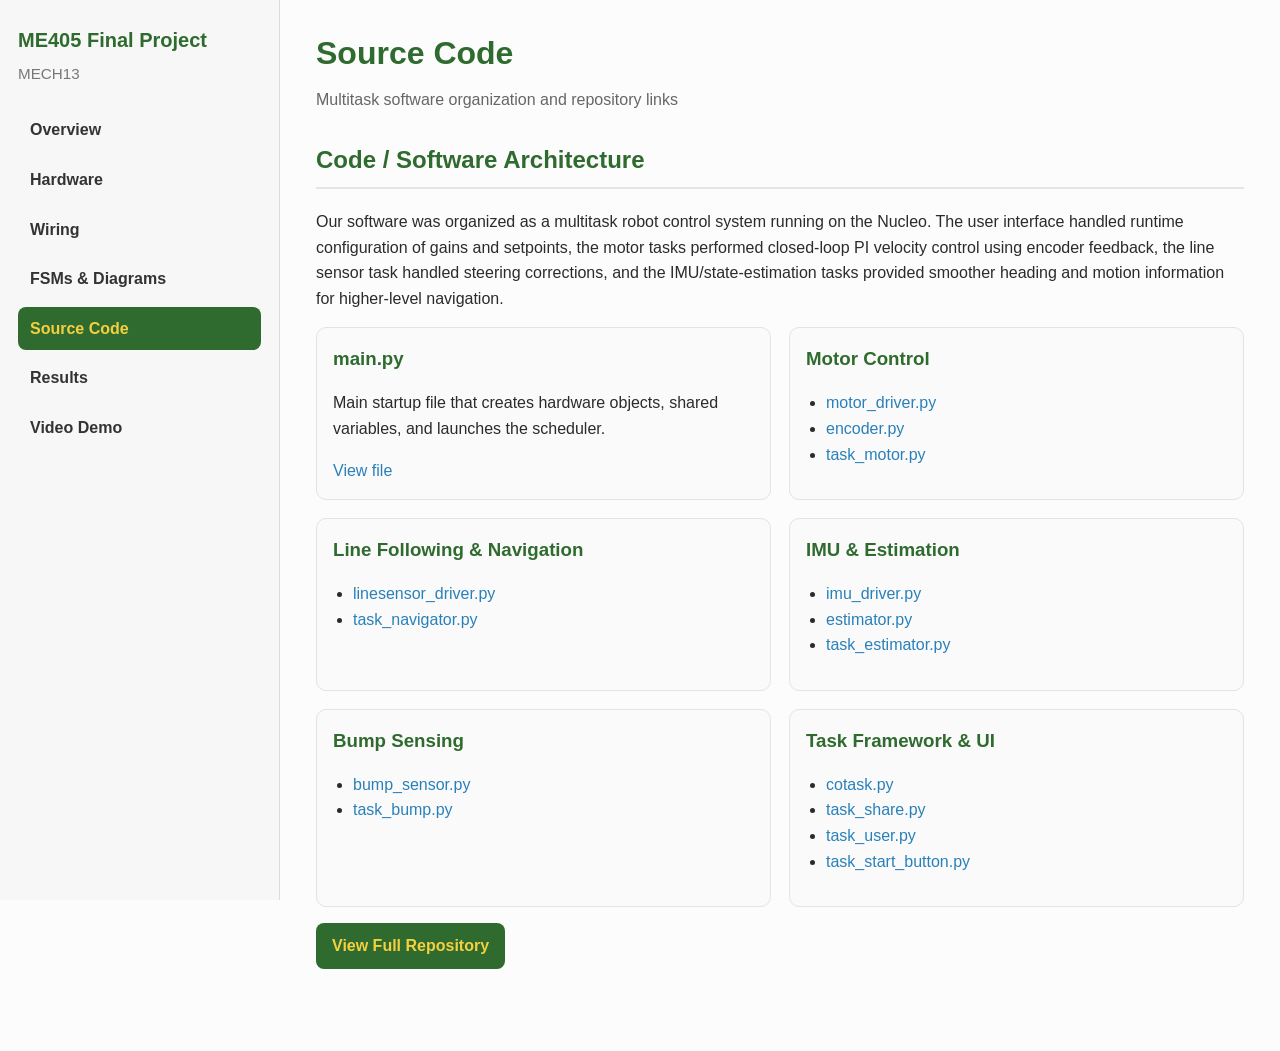
==== code.html @ 74d4fb06 "Create code.html" ====
<!DOCTYPE html>
<html lang="en">
<head>
  <meta charset="UTF-8" />
  <meta name="viewport" content="width=device-width, initial-scale=1.0" />
  <title>ME405 Final Project - MECH13 | Source Code</title>
  <link rel="stylesheet" href="style.css" />
</head>
<body>
  <div class="page">
    <aside class="sidebar">
      <div class="sidebar-title">
        <h1>ME405 Final Project</h1>
        <p>MECH13</p>
      </div>
      <nav class="sidebar-nav">
        <a href="index.html">Overview</a>
        <a href="hardware.html">Hardware</a>
        <a href="wiring.html">Wiring</a>
        <a href="diagrams.html">FSMs &amp; Diagrams</a>
        <a class="active" href="code.html">Source Code</a>
        <a href="results.html">Results</a>
        <a href="video.html">Video Demo</a>
      </nav>
    </aside>

    <main class="content">
      <header class="doc-header">
        <h1>Source Code</h1>
        <p class="subtitle">Multitask software organization and repository links</p>
      </header>

      <section class="doc-section">
        <h2>Code / Software Architecture</h2>
        <p>
          Our software was organized as a multitask robot control system running on the Nucleo.
          The user interface handled runtime configuration of gains and setpoints, the motor tasks
          performed closed-loop PI velocity control using encoder feedback, the line sensor task
          handled steering corrections, and the IMU/state-estimation tasks provided smoother heading
          and motion information for higher-level navigation.
        </p>

        <div class="code-grid">
          <div class="code-card">
            <h3>main.py</h3>
            <p>Main startup file that creates hardware objects, shared variables, and launches the scheduler.</p>
            <a href="https://github.com/KadenGuevarra/ME405_Final_MECH13/blob/main/main.py" target="_blank" rel="noopener noreferrer">View file</a>
          </div>

          <div class="code-card">
            <h3>Motor Control</h3>
            <ul>
              <li><a href="https://github.com/KadenGuevarra/ME405_Final_MECH13/blob/main/motor_driver.py" target="_blank" rel="noopener noreferrer">motor_driver.py</a></li>
              <li><a href="https://github.com/KadenGuevarra/ME405_Final_MECH13/blob/main/encoder.py" target="_blank" rel="noopener noreferrer">encoder.py</a></li>
              <li><a href="https://github.com/KadenGuevarra/ME405_Final_MECH13/blob/main/task_motor.py" target="_blank" rel="noopener noreferrer">task_motor.py</a></li>
            </ul>
          </div>

          <div class="code-card">
            <h3>Line Following &amp; Navigation</h3>
            <ul>
              <li><a href="https://github.com/KadenGuevarra/ME405_Final_MECH13/blob/main/linesensor_driver.py" target="_blank" rel="noopener noreferrer">linesensor_driver.py</a></li>
              <li><a href="https://github.com/KadenGuevarra/ME405_Final_MECH13/blob/main/task_navigator.py" target="_blank" rel="noopener noreferrer">task_navigator.py</a></li>
            </ul>
          </div>

          <div class="code-card">
            <h3>IMU &amp; Estimation</h3>
            <ul>
              <li><a href="https://github.com/KadenGuevarra/ME405_Final_MECH13/blob/main/imu_driver.py" target="_blank" rel="noopener noreferrer">imu_driver.py</a></li>
              <li><a href="https://github.com/KadenGuevarra/ME405_Final_MECH13/blob/main/estimator.py" target="_blank" rel="noopener noreferrer">estimator.py</a></li>
              <li><a href="https://github.com/KadenGuevarra/ME405_Final_MECH13/blob/main/task_estimator.py" target="_blank" rel="noopener noreferrer">task_estimator.py</a></li>
            </ul>
          </div>

          <div class="code-card">
            <h3>Bump Sensing</h3>
            <ul>
              <li><a href="https://github.com/KadenGuevarra/ME405_Final_MECH13/blob/main/bump_sensor.py" target="_blank" rel="noopener noreferrer">bump_sensor.py</a></li>
              <li><a href="https://github.com/KadenGuevarra/ME405_Final_MECH13/blob/main/task_bump.py" target="_blank" rel="noopener noreferrer">task_bump.py</a></li>
            </ul>
          </div>

          <div class="code-card">
            <h3>Task Framework &amp; UI</h3>
            <ul>
              <li><a href="https://github.com/KadenGuevarra/ME405_Final_MECH13/blob/main/cotask.py" target="_blank" rel="noopener noreferrer">cotask.py</a></li>
              <li><a href="https://github.com/KadenGuevarra/ME405_Final_MECH13/blob/main/task_share.py" target="_blank" rel="noopener noreferrer">task_share.py</a></li>
              <li><a href="https://github.com/KadenGuevarra/ME405_Final_MECH13/blob/main/task_user.py" target="_blank" rel="noopener noreferrer">task_user.py</a></li>
              <li><a href="https://github.com/KadenGuevarra/ME405_Final_MECH13/blob/main/task_start_button.py" target="_blank" rel="noopener noreferrer">task_start_button.py</a></li>
            </ul>
          </div>
        </div>

        <p>
          <a class="repo-button" href="https://github.com/KadenGuevarra/ME405_Final_MECH13" target="_blank" rel="noopener noreferrer">
            View Full Repository
          </a>
        </p>
      </section>
    </main>
  </div>
</body>
</html>
---- style.css ----
html {
  scroll-behavior: smooth;
}

* {
  box-sizing: border-box;
}

body {
  margin: 0;
  font-family: Arial, Helvetica, sans-serif;
  background: #fcfcfc;
  color: #2b2b2b;
  line-height: 1.6;
}

a {
  color: #2980b9;
  text-decoration: none;
}

a:hover {
  text-decoration: underline;
}

.page {
  display: grid;
  grid-template-columns: 280px 1fr;
  min-height: 100vh;
}

.sidebar {
  background: #f7f7f7;
  border-right: 1px solid #dcdcdc;
  padding: 24px 18px;
  position: sticky;
  top: 0;
  height: 100vh;
  overflow-y: auto;
}

.sidebar-title {
  margin-bottom: 22px;
}

.sidebar-title h1 {
  margin: 0;
  font-size: 1.25rem;
  color: #2f6b2f;
}

.sidebar-title p {
  margin: 6px 0 0;
  color: #777;
  font-size: 0.95rem;
}

.sidebar-nav a {
  display: block;
  padding: 9px 12px;
  margin-bottom: 6px;
  border-radius: 8px;
  color: #333;
  font-weight: 600;
}

.sidebar-nav a:hover {
  background: #eaf3e4;
  color: #2f6b2f;
  text-decoration: none;
}

.sidebar-nav a.active {
  background: #2f6b2f;
  color: #f4d03f;
}

.content {
  padding: 28px 36px 48px;
  max-width: 1000px;
}

.doc-header {
  margin-bottom: 28px;
}

.doc-header h1 {
  margin: 0 0 8px;
  font-size: 2rem;
  color: #2f6b2f;
}

.subtitle {
  margin: 0;
  color: #666;
}

.doc-section {
  margin-bottom: 34px;
}

.doc-section h2 {
  color: #2f6b2f;
  margin-top: 0;
  border-bottom: 2px solid #e5e5e5;
  padding-bottom: 8px;
}

.doc-section h3 {
  margin-top: 24px;
  margin-bottom: 8px;
  color: #333;
}

.doc-figure {
  margin: 18px 0 24px;
}

.doc-figure img {
  width: 100%;
  max-width: 760px;
  height: auto;
  display: block;
  border: 1px solid #ddd;
  border-radius: 8px;
  background: white;
}

.doc-figure figcaption {
  margin-top: 8px;
  font-size: 0.95rem;
  color: #666;
}

.note-box {
  background: #f9fbf6;
  border-left: 4px solid #2f6b2f;
  padding: 14px 16px;
  margin: 18px 0;
}

.code-grid,
.diagram-grid,
.quick-grid {
  display: grid;
  grid-template-columns: repeat(2, minmax(0, 1fr));
  gap: 18px;
  margin-top: 16px;
}

.code-card,
.diagram-card,
.quick-card {
  background: #fafafa;
  border: 1px solid #e3e3e3;
  border-radius: 10px;
  padding: 16px;
}

.code-card h3,
.diagram-card h3,
.quick-card h3 {
  margin-top: 0;
  color: #2f6b2f;
}

.diagram-card img {
  width: 100%;
  height: auto;
  border-radius: 8px;
  border: 1px solid #ddd;
  background: white;
  display: block;
}

.diagram-card figcaption {
  margin-top: 10px;
  font-size: 0.95rem;
  color: #555;
}

.stats {
  display: grid;
  grid-template-columns: repeat(2, minmax(220px, 1fr));
  gap: 16px;
  max-width: 700px;
  margin: 18px 0 24px;
}

.stat {
  background: #eef5e8;
  border: 1px solid #d7e4cd;
  border-radius: 10px;
  padding: 16px;
  text-align: center;
}

.stat-label {
  display: block;
  font-size: 0.95rem;
  color: #2f6b2f;
  font-weight: 700;
  margin-bottom: 6px;
}

.stat-value {
  display: block;
  font-size: 1.35rem;
  font-weight: 700;
}

.repo-button {
  display: inline-block;
  background: #2f6b2f;
  color: #f4d03f;
  padding: 10px 16px;
  border-radius: 8px;
  font-weight: 700;
}

.repo-button:hover {
  background: #255625;
  color: #f4d03f;
  text-decoration: none;
}

ul {
  padding-left: 20px;
}

@media (max-width: 900px) {
  .page {
    grid-template-columns: 1fr;
  }

  .sidebar {
    position: static;
    height: auto;
    border-right: none;
    border-bottom: 1px solid #dcdcdc;
  }

  .content {
    padding: 24px 18px 40px;
  }

  .code-grid,
  .diagram-grid,
  .quick-grid,
  .stats {
    grid-template-columns: 1fr;
  }
}
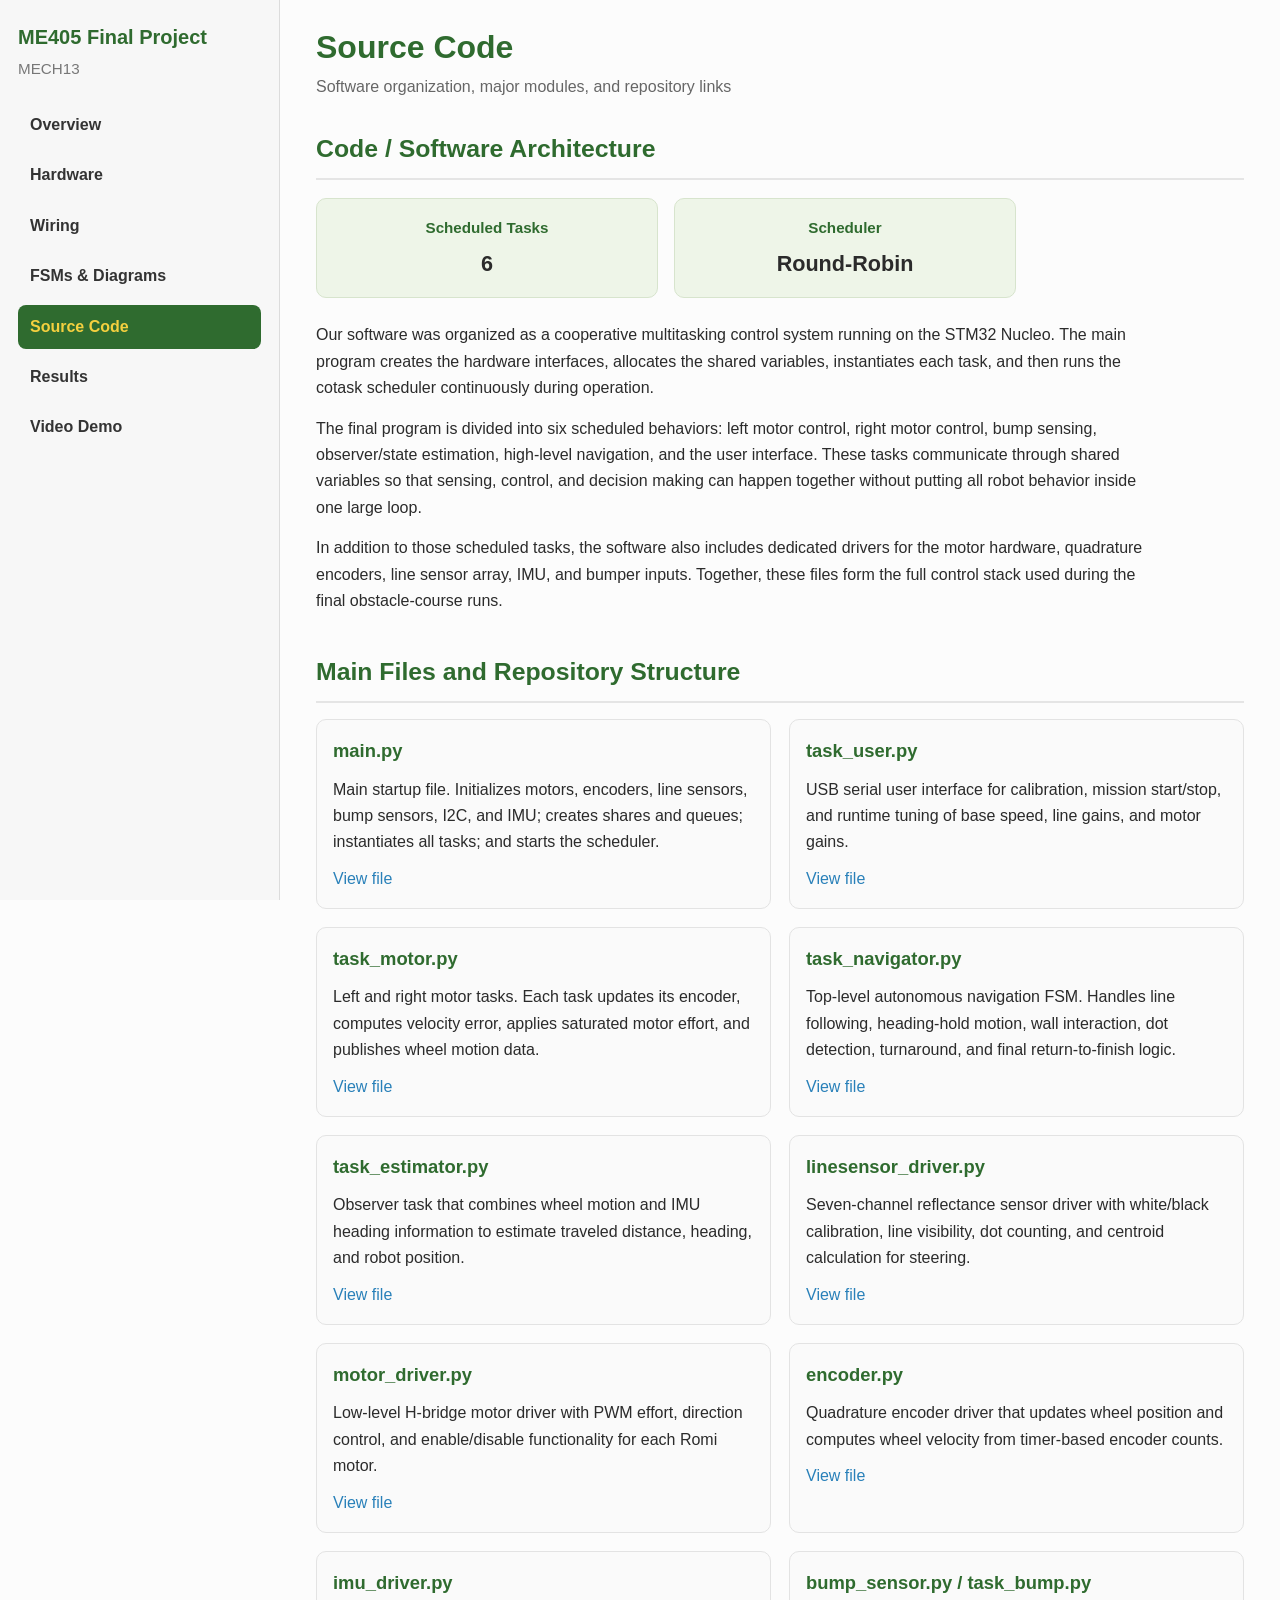
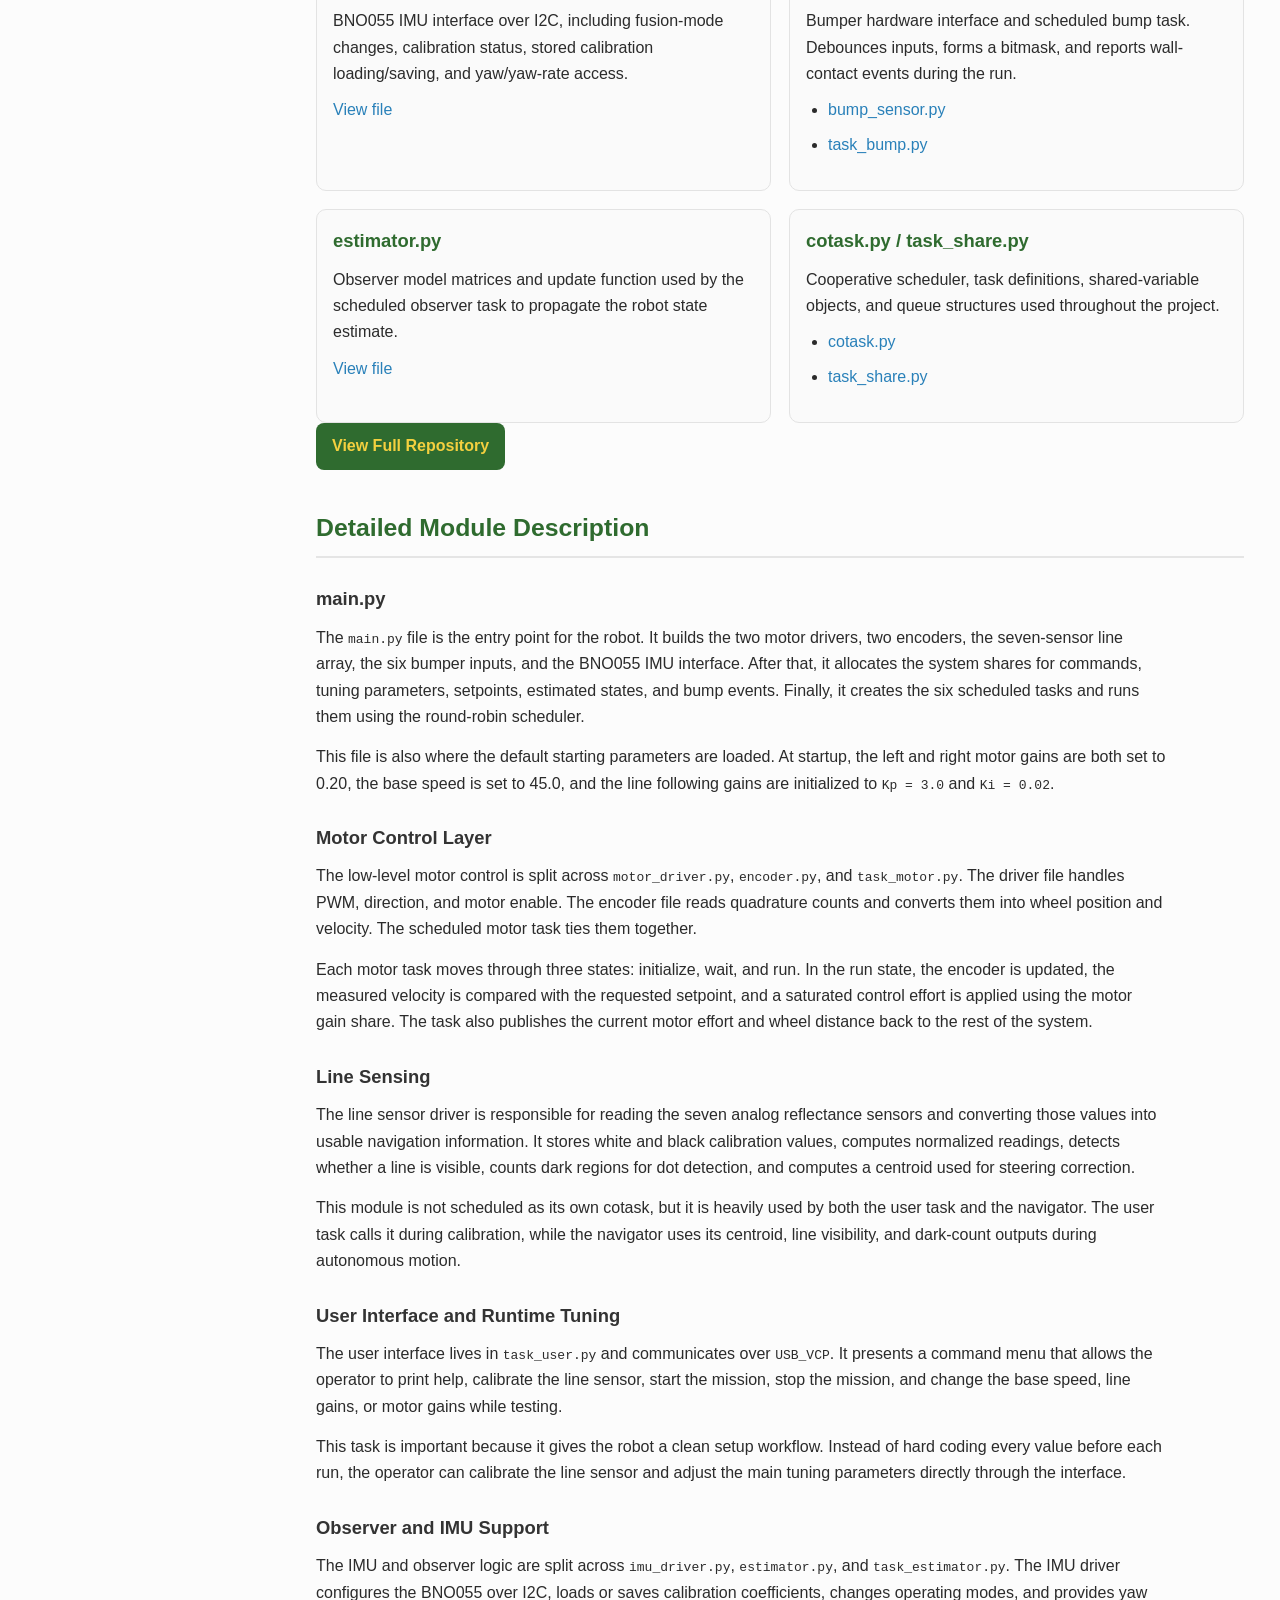
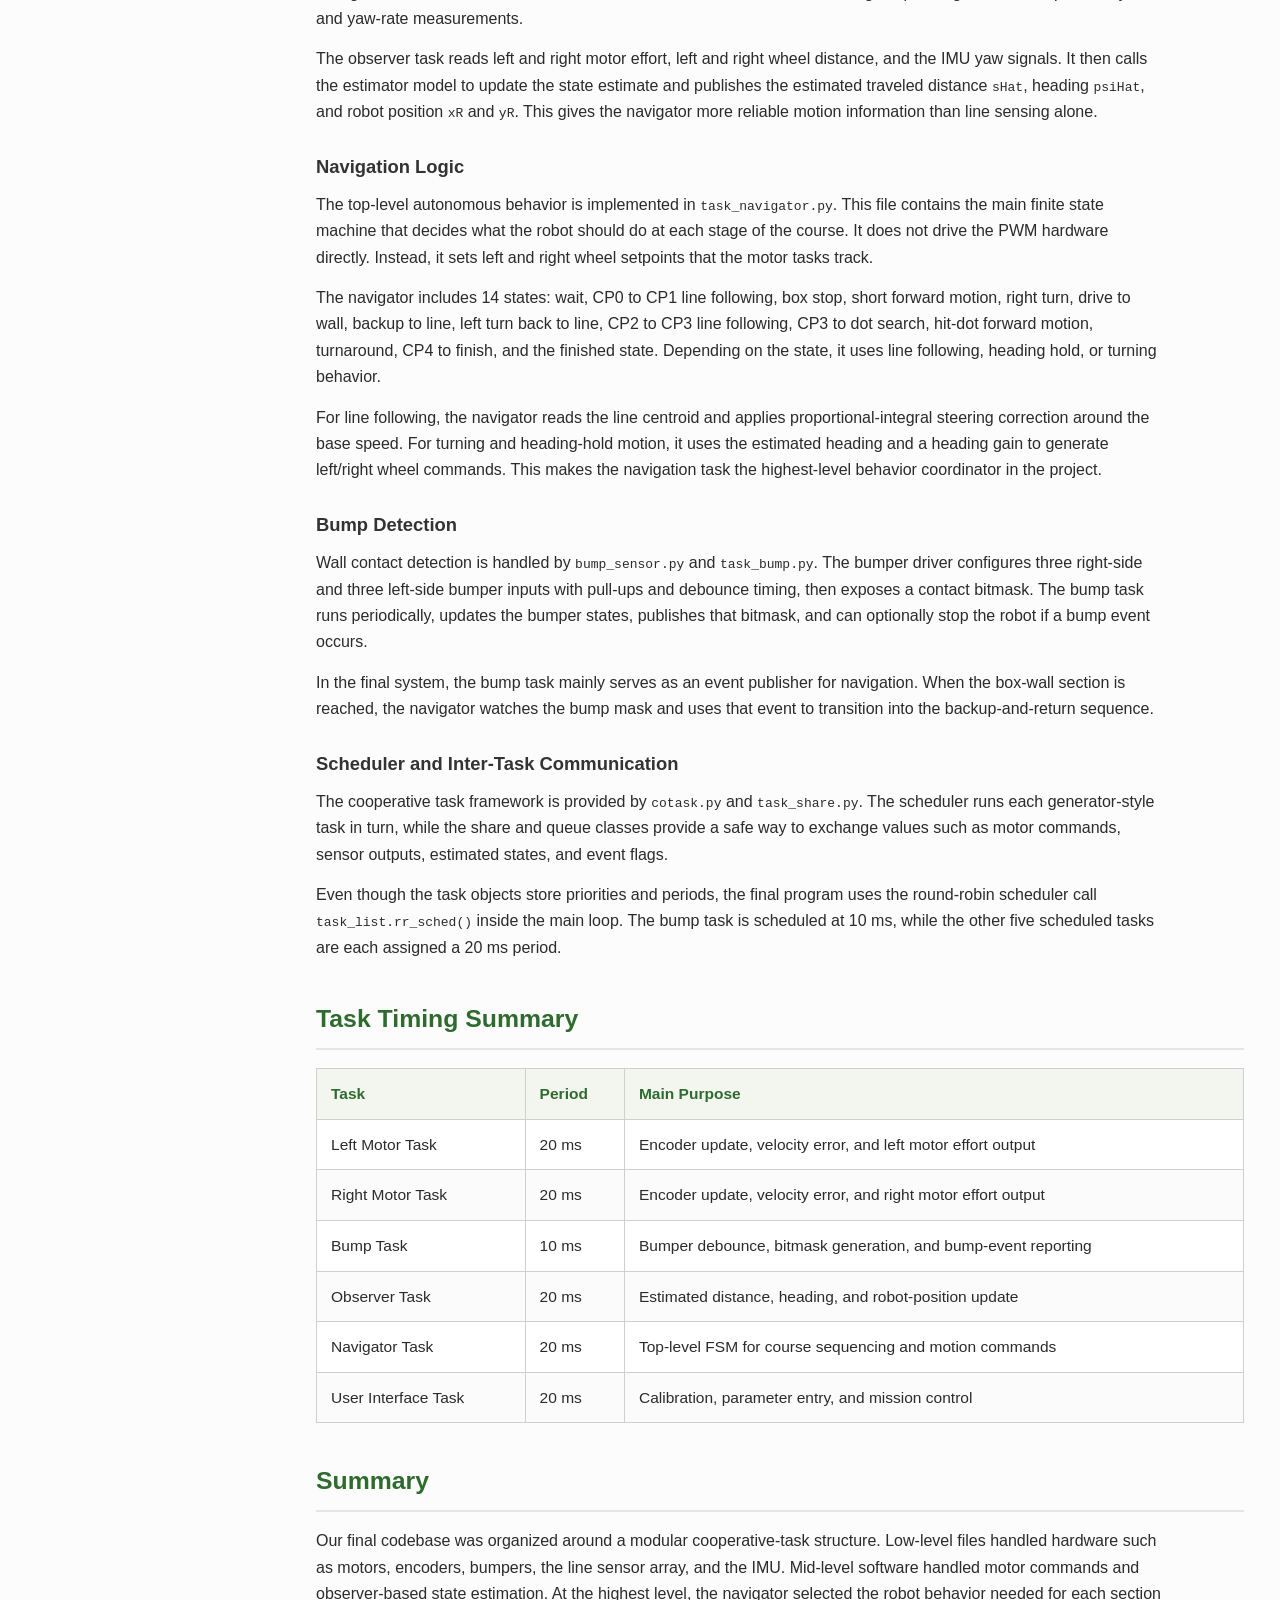
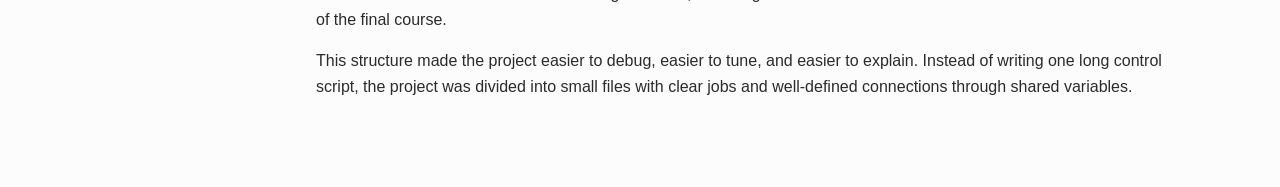
==== commit ea0ecf8b: "Update code.html" ====
--- a/code.html
+++ b/code.html
@@ -13,6 +13,7 @@
         <h1>ME405 Final Project</h1>
         <p>MECH13</p>
       </div>
+
       <nav class="sidebar-nav">
         <a href="index.html">Overview</a>
         <a href="hardware.html">Hardware</a>
@@ -27,54 +28,135 @@
     <main class="content">
       <header class="doc-header">
         <h1>Source Code</h1>
-        <p class="subtitle">Multitask software organization and repository links</p>
+        <p class="subtitle">Software organization, major modules, and repository links</p>
       </header>
 
       <section class="doc-section">
         <h2>Code / Software Architecture</h2>
-        <p>
-          Our software was organized as a multitask robot control system running on the Nucleo.
-          The user interface handled runtime configuration of gains and setpoints, the motor tasks
-          performed closed-loop PI velocity control using encoder feedback, the line sensor task
-          handled steering corrections, and the IMU/state-estimation tasks provided smoother heading
-          and motion information for higher-level navigation.
-        </p>
+
+        <div class="stats">
+          <div class="stat">
+            <span class="stat-label">Scheduled Tasks</span>
+            <span class="stat-value">6</span>
+          </div>
+          <div class="stat">
+            <span class="stat-label">Scheduler</span>
+            <span class="stat-value">Round-Robin</span>
+          </div>
+        </div>
+
+        <p>
+          Our software was organized as a cooperative multitasking control system running on the
+          STM32 Nucleo. The main program creates the hardware interfaces, allocates the shared
+          variables, instantiates each task, and then runs the cotask scheduler continuously during
+          operation.
+        </p>
+
+        <p>
+          The final program is divided into six scheduled behaviors: left motor control, right motor
+          control, bump sensing, observer/state estimation, high-level navigation, and the user
+          interface. These tasks communicate through shared variables so that sensing, control, and
+          decision making can happen together without putting all robot behavior inside one large loop.
+        </p>
+
+        <p>
+          In addition to those scheduled tasks, the software also includes dedicated drivers for the
+          motor hardware, quadrature encoders, line sensor array, IMU, and bumper inputs. Together,
+          these files form the full control stack used during the final obstacle-course runs.
+        </p>
+      </section>
+
+      <section class="doc-section">
+        <h2>Main Files and Repository Structure</h2>
 
         <div class="code-grid">
           <div class="code-card">
             <h3>main.py</h3>
-            <p>Main startup file that creates hardware objects, shared variables, and launches the scheduler.</p>
+            <p>
+              Main startup file. Initializes motors, encoders, line sensors, bump sensors, I2C, and
+              IMU; creates shares and queues; instantiates all tasks; and starts the scheduler.
+            </p>
             <a href="https://github.com/KadenGuevarra/ME405_Final_MECH13/blob/main/main.py" target="_blank" rel="noopener noreferrer">View file</a>
           </div>
 
           <div class="code-card">
-            <h3>Motor Control</h3>
-            <ul>
-              <li><a href="https://github.com/KadenGuevarra/ME405_Final_MECH13/blob/main/motor_driver.py" target="_blank" rel="noopener noreferrer">motor_driver.py</a></li>
-              <li><a href="https://github.com/KadenGuevarra/ME405_Final_MECH13/blob/main/encoder.py" target="_blank" rel="noopener noreferrer">encoder.py</a></li>
-              <li><a href="https://github.com/KadenGuevarra/ME405_Final_MECH13/blob/main/task_motor.py" target="_blank" rel="noopener noreferrer">task_motor.py</a></li>
-            </ul>
-          </div>
-
-          <div class="code-card">
-            <h3>Line Following &amp; Navigation</h3>
-            <ul>
-              <li><a href="https://github.com/KadenGuevarra/ME405_Final_MECH13/blob/main/linesensor_driver.py" target="_blank" rel="noopener noreferrer">linesensor_driver.py</a></li>
-              <li><a href="https://github.com/KadenGuevarra/ME405_Final_MECH13/blob/main/task_navigator.py" target="_blank" rel="noopener noreferrer">task_navigator.py</a></li>
-            </ul>
-          </div>
-
-          <div class="code-card">
-            <h3>IMU &amp; Estimation</h3>
-            <ul>
-              <li><a href="https://github.com/KadenGuevarra/ME405_Final_MECH13/blob/main/imu_driver.py" target="_blank" rel="noopener noreferrer">imu_driver.py</a></li>
-              <li><a href="https://github.com/KadenGuevarra/ME405_Final_MECH13/blob/main/estimator.py" target="_blank" rel="noopener noreferrer">estimator.py</a></li>
-              <li><a href="https://github.com/KadenGuevarra/ME405_Final_MECH13/blob/main/task_estimator.py" target="_blank" rel="noopener noreferrer">task_estimator.py</a></li>
-            </ul>
-          </div>
-
-          <div class="code-card">
-            <h3>Bump Sensing</h3>
+            <h3>task_user.py</h3>
+            <p>
+              USB serial user interface for calibration, mission start/stop, and runtime tuning of
+              base speed, line gains, and motor gains.
+            </p>
+            <a href="https://github.com/KadenGuevarra/ME405_Final_MECH13/blob/main/task_user.py" target="_blank" rel="noopener noreferrer">View file</a>
+          </div>
+
+          <div class="code-card">
+            <h3>task_motor.py</h3>
+            <p>
+              Left and right motor tasks. Each task updates its encoder, computes velocity error,
+              applies saturated motor effort, and publishes wheel motion data.
+            </p>
+            <a href="https://github.com/KadenGuevarra/ME405_Final_MECH13/blob/main/task_motor.py" target="_blank" rel="noopener noreferrer">View file</a>
+          </div>
+
+          <div class="code-card">
+            <h3>task_navigator.py</h3>
+            <p>
+              Top-level autonomous navigation FSM. Handles line following, heading-hold motion, wall
+              interaction, dot detection, turnaround, and final return-to-finish logic.
+            </p>
+            <a href="https://github.com/KadenGuevarra/ME405_Final_MECH13/blob/main/task_navigator.py" target="_blank" rel="noopener noreferrer">View file</a>
+          </div>
+
+          <div class="code-card">
+            <h3>task_estimator.py</h3>
+            <p>
+              Observer task that combines wheel motion and IMU heading information to estimate
+              traveled distance, heading, and robot position.
+            </p>
+            <a href="https://github.com/KadenGuevarra/ME405_Final_MECH13/blob/main/task_estimator.py" target="_blank" rel="noopener noreferrer">View file</a>
+          </div>
+
+          <div class="code-card">
+            <h3>linesensor_driver.py</h3>
+            <p>
+              Seven-channel reflectance sensor driver with white/black calibration, line visibility,
+              dot counting, and centroid calculation for steering.
+            </p>
+            <a href="https://github.com/KadenGuevarra/ME405_Final_MECH13/blob/main/linesensor_driver.py" target="_blank" rel="noopener noreferrer">View file</a>
+          </div>
+
+          <div class="code-card">
+            <h3>motor_driver.py</h3>
+            <p>
+              Low-level H-bridge motor driver with PWM effort, direction control, and enable/disable
+              functionality for each Romi motor.
+            </p>
+            <a href="https://github.com/KadenGuevarra/ME405_Final_MECH13/blob/main/motor_driver.py" target="_blank" rel="noopener noreferrer">View file</a>
+          </div>
+
+          <div class="code-card">
+            <h3>encoder.py</h3>
+            <p>
+              Quadrature encoder driver that updates wheel position and computes wheel velocity from
+              timer-based encoder counts.
+            </p>
+            <a href="https://github.com/KadenGuevarra/ME405_Final_MECH13/blob/main/encoder.py" target="_blank" rel="noopener noreferrer">View file</a>
+          </div>
+
+          <div class="code-card">
+            <h3>imu_driver.py</h3>
+            <p>
+              BNO055 IMU interface over I2C, including fusion-mode changes, calibration status,
+              stored calibration loading/saving, and yaw/yaw-rate access.
+            </p>
+            <a href="https://github.com/KadenGuevarra/ME405_Final_MECH13/blob/main/imu_driver.py" target="_blank" rel="noopener noreferrer">View file</a>
+          </div>
+
+          <div class="code-card">
+            <h3>bump_sensor.py / task_bump.py</h3>
+            <p>
+              Bumper hardware interface and scheduled bump task. Debounces inputs, forms a bitmask,
+              and reports wall-contact events during the run.
+            </p>
             <ul>
               <li><a href="https://github.com/KadenGuevarra/ME405_Final_MECH13/blob/main/bump_sensor.py" target="_blank" rel="noopener noreferrer">bump_sensor.py</a></li>
               <li><a href="https://github.com/KadenGuevarra/ME405_Final_MECH13/blob/main/task_bump.py" target="_blank" rel="noopener noreferrer">task_bump.py</a></li>
@@ -82,12 +164,23 @@
           </div>
 
           <div class="code-card">
-            <h3>Task Framework &amp; UI</h3>
+            <h3>estimator.py</h3>
+            <p>
+              Observer model matrices and update function used by the scheduled observer task to
+              propagate the robot state estimate.
+            </p>
+            <a href="https://github.com/KadenGuevarra/ME405_Final_MECH13/blob/main/estimator.py" target="_blank" rel="noopener noreferrer">View file</a>
+          </div>
+
+          <div class="code-card">
+            <h3>cotask.py / task_share.py</h3>
+            <p>
+              Cooperative scheduler, task definitions, shared-variable objects, and queue structures
+              used throughout the project.
+            </p>
             <ul>
               <li><a href="https://github.com/KadenGuevarra/ME405_Final_MECH13/blob/main/cotask.py" target="_blank" rel="noopener noreferrer">cotask.py</a></li>
               <li><a href="https://github.com/KadenGuevarra/ME405_Final_MECH13/blob/main/task_share.py" target="_blank" rel="noopener noreferrer">task_share.py</a></li>
-              <li><a href="https://github.com/KadenGuevarra/ME405_Final_MECH13/blob/main/task_user.py" target="_blank" rel="noopener noreferrer">task_user.py</a></li>
-              <li><a href="https://github.com/KadenGuevarra/ME405_Final_MECH13/blob/main/task_start_button.py" target="_blank" rel="noopener noreferrer">task_start_button.py</a></li>
             </ul>
           </div>
         </div>
@@ -96,6 +189,202 @@
           <a class="repo-button" href="https://github.com/KadenGuevarra/ME405_Final_MECH13" target="_blank" rel="noopener noreferrer">
             View Full Repository
           </a>
+        </p>
+      </section>
+
+      <section class="doc-section">
+        <h2>Detailed Module Description</h2>
+
+        <h3>main.py</h3>
+        <p>
+          The <code>main.py</code> file is the entry point for the robot. It builds the two motor
+          drivers, two encoders, the seven-sensor line array, the six bumper inputs, and the BNO055
+          IMU interface. After that, it allocates the system shares for commands, tuning parameters,
+          setpoints, estimated states, and bump events. Finally, it creates the six scheduled tasks
+          and runs them using the round-robin scheduler.
+        </p>
+
+        <p>
+          This file is also where the default starting parameters are loaded. At startup, the left
+          and right motor gains are both set to 0.20, the base speed is set to 45.0, and the line
+          following gains are initialized to <code>Kp = 3.0</code> and <code>Ki = 0.02</code>.
+        </p>
+
+        <h3>Motor Control Layer</h3>
+        <p>
+          The low-level motor control is split across <code>motor_driver.py</code>,
+          <code>encoder.py</code>, and <code>task_motor.py</code>. The driver file handles PWM,
+          direction, and motor enable. The encoder file reads quadrature counts and converts them
+          into wheel position and velocity. The scheduled motor task ties them together.
+        </p>
+
+        <p>
+          Each motor task moves through three states: initialize, wait, and run. In the run state,
+          the encoder is updated, the measured velocity is compared with the requested setpoint, and
+          a saturated control effort is applied using the motor gain share. The task also publishes
+          the current motor effort and wheel distance back to the rest of the system.
+        </p>
+
+        <h3>Line Sensing</h3>
+        <p>
+          The line sensor driver is responsible for reading the seven analog reflectance sensors and
+          converting those values into usable navigation information. It stores white and black
+          calibration values, computes normalized readings, detects whether a line is visible, counts
+          dark regions for dot detection, and computes a centroid used for steering correction.
+        </p>
+
+        <p>
+          This module is not scheduled as its own cotask, but it is heavily used by both the user
+          task and the navigator. The user task calls it during calibration, while the navigator uses
+          its centroid, line visibility, and dark-count outputs during autonomous motion.
+        </p>
+
+        <h3>User Interface and Runtime Tuning</h3>
+        <p>
+          The user interface lives in <code>task_user.py</code> and communicates over
+          <code>USB_VCP</code>. It presents a command menu that allows the operator to print help,
+          calibrate the line sensor, start the mission, stop the mission, and change the base speed,
+          line gains, or motor gains while testing.
+        </p>
+
+        <p>
+          This task is important because it gives the robot a clean setup workflow. Instead of hard
+          coding every value before each run, the operator can calibrate the line sensor and adjust
+          the main tuning parameters directly through the interface.
+        </p>
+
+        <h3>Observer and IMU Support</h3>
+        <p>
+          The IMU and observer logic are split across <code>imu_driver.py</code>,
+          <code>estimator.py</code>, and <code>task_estimator.py</code>. The IMU driver configures
+          the BNO055 over I2C, loads or saves calibration coefficients, changes operating modes, and
+          provides yaw and yaw-rate measurements.
+        </p>
+
+        <p>
+          The observer task reads left and right motor effort, left and right wheel distance, and the
+          IMU yaw signals. It then calls the estimator model to update the state estimate and publishes
+          the estimated traveled distance <code>sHat</code>, heading <code>psiHat</code>, and robot
+          position <code>xR</code> and <code>yR</code>. This gives the navigator more reliable motion
+          information than line sensing alone.
+        </p>
+
+        <h3>Navigation Logic</h3>
+        <p>
+          The top-level autonomous behavior is implemented in <code>task_navigator.py</code>. This
+          file contains the main finite state machine that decides what the robot should do at each
+          stage of the course. It does not drive the PWM hardware directly. Instead, it sets left and
+          right wheel setpoints that the motor tasks track.
+        </p>
+
+        <p>
+          The navigator includes 14 states: wait, CP0 to CP1 line following, box stop, short forward
+          motion, right turn, drive to wall, backup to line, left turn back to line, CP2 to CP3 line
+          following, CP3 to dot search, hit-dot forward motion, turnaround, CP4 to finish, and the
+          finished state. Depending on the state, it uses line following, heading hold, or turning
+          behavior.
+        </p>
+
+        <p>
+          For line following, the navigator reads the line centroid and applies proportional-integral
+          steering correction around the base speed. For turning and heading-hold motion, it uses the
+          estimated heading and a heading gain to generate left/right wheel commands. This makes the
+          navigation task the highest-level behavior coordinator in the project.
+        </p>
+
+        <h3>Bump Detection</h3>
+        <p>
+          Wall contact detection is handled by <code>bump_sensor.py</code> and
+          <code>task_bump.py</code>. The bumper driver configures three right-side and three left-side
+          bumper inputs with pull-ups and debounce timing, then exposes a contact bitmask. The bump
+          task runs periodically, updates the bumper states, publishes that bitmask, and can optionally
+          stop the robot if a bump event occurs.
+        </p>
+
+        <p>
+          In the final system, the bump task mainly serves as an event publisher for navigation. When
+          the box-wall section is reached, the navigator watches the bump mask and uses that event to
+          transition into the backup-and-return sequence.
+        </p>
+
+        <h3>Scheduler and Inter-Task Communication</h3>
+        <p>
+          The cooperative task framework is provided by <code>cotask.py</code> and
+          <code>task_share.py</code>. The scheduler runs each generator-style task in turn, while the
+          share and queue classes provide a safe way to exchange values such as motor commands, sensor
+          outputs, estimated states, and event flags.
+        </p>
+
+        <p>
+          Even though the task objects store priorities and periods, the final program uses the
+          round-robin scheduler call <code>task_list.rr_sched()</code> inside the main loop. The bump
+          task is scheduled at 10 ms, while the other five scheduled tasks are each assigned a 20 ms
+          period.
+        </p>
+      </section>
+
+      <section class="doc-section">
+        <h2>Task Timing Summary</h2>
+
+        <div class="table-wrap">
+          <table class="doc-table">
+            <thead>
+              <tr>
+                <th>Task</th>
+                <th>Period</th>
+                <th>Main Purpose</th>
+              </tr>
+            </thead>
+            <tbody>
+              <tr>
+                <td>Left Motor Task</td>
+                <td>20 ms</td>
+                <td>Encoder update, velocity error, and left motor effort output</td>
+              </tr>
+              <tr>
+                <td>Right Motor Task</td>
+                <td>20 ms</td>
+                <td>Encoder update, velocity error, and right motor effort output</td>
+              </tr>
+              <tr>
+                <td>Bump Task</td>
+                <td>10 ms</td>
+                <td>Bumper debounce, bitmask generation, and bump-event reporting</td>
+              </tr>
+              <tr>
+                <td>Observer Task</td>
+                <td>20 ms</td>
+                <td>Estimated distance, heading, and robot-position update</td>
+              </tr>
+              <tr>
+                <td>Navigator Task</td>
+                <td>20 ms</td>
+                <td>Top-level FSM for course sequencing and motion commands</td>
+              </tr>
+              <tr>
+                <td>User Interface Task</td>
+                <td>20 ms</td>
+                <td>Calibration, parameter entry, and mission control</td>
+              </tr>
+            </tbody>
+          </table>
+        </div>
+      </section>
+
+      <section class="doc-section">
+        <h2>Summary</h2>
+        <p>
+          Our final codebase was organized around a modular cooperative-task structure. Low-level
+          files handled hardware such as motors, encoders, bumpers, the line sensor array, and the
+          IMU. Mid-level software handled motor commands and observer-based state estimation. At the
+          highest level, the navigator selected the robot behavior needed for each section of the
+          final course.
+        </p>
+
+        <p>
+          This structure made the project easier to debug, easier to tune, and easier to explain.
+          Instead of writing one long control script, the project was divided into small files with
+          clear jobs and well-defined connections through shared variables.
         </p>
       </section>
     </main>
--- a/style.css
+++ b/style.css
@@ -4,22 +4,42 @@
 
 * {
   box-sizing: border-box;
+}
+
+:root {
+  --bg: #fcfcfc;
+  --sidebar-bg: #f7f7f7;
+  --sidebar-border: #dcdcdc;
+  --text: #2b2b2b;
+  --muted: #666666;
+  --heading: #2f6b2f;
+  --accent: #2f6b2f;
+  --accent-light: #eaf3e4;
+  --accent-gold: #f4d03f;
+  --card-bg: #fafafa;
+  --card-border: #e3e3e3;
+  --table-border: #cfcfcf;
+  --table-head-bg: #f3f6ef;
+  --table-row-alt: #fbfbfb;
+  --link: #2980b9;
+  --link-hover: #1f5f87;
 }
 
 body {
   margin: 0;
   font-family: Arial, Helvetica, sans-serif;
-  background: #fcfcfc;
-  color: #2b2b2b;
-  line-height: 1.6;
+  background: var(--bg);
+  color: var(--text);
+  line-height: 1.65;
 }
 
 a {
-  color: #2980b9;
+  color: var(--link);
   text-decoration: none;
 }
 
 a:hover {
+  color: var(--link-hover);
   text-decoration: underline;
 }
 
@@ -29,9 +49,11 @@
   min-height: 100vh;
 }
 
+/* Sidebar */
+
 .sidebar {
-  background: #f7f7f7;
-  border-right: 1px solid #dcdcdc;
+  background: var(--sidebar-bg);
+  border-right: 1px solid var(--sidebar-border);
   padding: 24px 18px;
   position: sticky;
   top: 0;
@@ -46,7 +68,8 @@
 .sidebar-title h1 {
   margin: 0;
   font-size: 1.25rem;
-  color: #2f6b2f;
+  color: var(--heading);
+  line-height: 1.3;
 }
 
 .sidebar-title p {
@@ -62,18 +85,21 @@
   border-radius: 8px;
   color: #333;
   font-weight: 600;
+  transition: background 0.2s ease, color 0.2s ease;
 }
 
 .sidebar-nav a:hover {
-  background: #eaf3e4;
-  color: #2f6b2f;
+  background: var(--accent-light);
+  color: var(--accent);
   text-decoration: none;
 }
 
 .sidebar-nav a.active {
-  background: #2f6b2f;
-  color: #f4d03f;
-}
+  background: var(--accent);
+  color: var(--accent-gold);
+}
+
+/* Main content */
 
 .content {
   padding: 28px 36px 48px;
@@ -87,33 +113,53 @@
 .doc-header h1 {
   margin: 0 0 8px;
   font-size: 2rem;
-  color: #2f6b2f;
+  color: var(--heading);
+  line-height: 1.2;
 }
 
 .subtitle {
   margin: 0;
-  color: #666;
+  color: var(--muted);
+  font-size: 1rem;
 }
 
 .doc-section {
-  margin-bottom: 34px;
+  margin-bottom: 38px;
 }
 
 .doc-section h2 {
-  color: #2f6b2f;
-  margin-top: 0;
+  color: var(--heading);
+  margin: 0 0 16px;
   border-bottom: 2px solid #e5e5e5;
   padding-bottom: 8px;
+  font-size: 1.55rem;
 }
 
 .doc-section h3 {
-  margin-top: 24px;
+  margin: 26px 0 10px;
+  color: #333;
+  font-size: 1.15rem;
+}
+
+.doc-section p {
+  margin: 0 0 14px;
+  max-width: 850px;
+}
+
+.doc-section ul,
+.doc-section ol {
+  padding-left: 22px;
+  margin: 0 0 16px;
+}
+
+.doc-section li {
   margin-bottom: 8px;
-  color: #333;
-}
+}
+
+/* Figures */
 
 .doc-figure {
-  margin: 18px 0 24px;
+  margin: 18px 0 26px;
 }
 
 .doc-figure img {
@@ -129,15 +175,21 @@
 .doc-figure figcaption {
   margin-top: 8px;
   font-size: 0.95rem;
-  color: #666;
-}
+  color: var(--muted);
+  font-style: italic;
+}
+
+/* Note box */
 
 .note-box {
   background: #f9fbf6;
-  border-left: 4px solid #2f6b2f;
+  border-left: 4px solid var(--accent);
   padding: 14px 16px;
   margin: 18px 0;
-}
+  border-radius: 6px;
+}
+
+/* Cards / grids */
 
 .code-grid,
 .diagram-grid,
@@ -151,8 +203,8 @@
 .code-card,
 .diagram-card,
 .quick-card {
-  background: #fafafa;
-  border: 1px solid #e3e3e3;
+  background: var(--card-bg);
+  border: 1px solid var(--card-border);
   border-radius: 10px;
   padding: 16px;
 }
@@ -161,7 +213,7 @@
 .diagram-card h3,
 .quick-card h3 {
   margin-top: 0;
-  color: #2f6b2f;
+  color: var(--heading);
 }
 
 .diagram-card img {
@@ -179,6 +231,13 @@
   color: #555;
 }
 
+.quick-card p,
+.code-card p {
+  margin-bottom: 10px;
+}
+
+/* Stats */
+
 .stats {
   display: grid;
   grid-template-columns: repeat(2, minmax(220px, 1fr));
@@ -198,7 +257,7 @@
 .stat-label {
   display: block;
   font-size: 0.95rem;
-  color: #2f6b2f;
+  color: var(--heading);
   font-weight: 700;
   margin-bottom: 6px;
 }
@@ -209,10 +268,12 @@
   font-weight: 700;
 }
 
+/* Buttons */
+
 .repo-button {
   display: inline-block;
-  background: #2f6b2f;
-  color: #f4d03f;
+  background: var(--accent);
+  color: var(--accent-gold);
   padding: 10px 16px;
   border-radius: 8px;
   font-weight: 700;
@@ -220,13 +281,218 @@
 
 .repo-button:hover {
   background: #255625;
-  color: #f4d03f;
+  color: var(--accent-gold);
   text-decoration: none;
 }
 
-ul {
-  padding-left: 20px;
-}
+/* Tables */
+
+.table-wrap {
+  overflow-x: auto;
+  margin: 18px 0 24px;
+}
+
+.doc-table {
+  width: 100%;
+  min-width: 620px;
+  border-collapse: collapse;
+  font-size: 0.97rem;
+  background: white;
+  border: 1px solid var(--table-border);
+}
+
+.doc-table thead th {
+  background: var(--table-head-bg);
+  color: var(--heading);
+  font-weight: 700;
+  border: 1px solid var(--table-border);
+  padding: 12px 14px;
+  text-align: left;
+  vertical-align: top;
+}
+
+.doc-table tbody td {
+  border: 1px solid var(--table-border);
+  padding: 12px 14px;
+  text-align: left;
+  vertical-align: top;
+}
+
+.doc-table tbody tr:nth-child(even) {
+  background: var(--table-row-alt);
+}
+
+.doc-table tbody tr:hover {
+  background: #f5f9f1;
+}
+
+.doc-table + .doc-figure,
+.doc-figure + .doc-table,
+.table-wrap + .doc-figure,
+.doc-figure + .table-wrap {
+  margin-top: 20px;
+}
+
+/* Exact wire-color classes */
+
+.pin-red {
+  background: #ff0000;
+  color: #ffffff;
+  font-weight: 700;
+}
+
+.pin-black {
+  background: #000000;
+  color: #ffffff;
+  font-weight: 700;
+}
+
+.pin-yellow {
+  background: #ffff00;
+  color: #000000;
+  font-weight: 700;
+}
+
+.pin-blue {
+  background: #00b0f0;
+  color: #000000;
+  font-weight: 700;
+}
+
+.pin-green {
+  background: #00b050;
+  color: #000000;
+  font-weight: 700;
+}
+
+.pin-orange {
+  background: #ffc000;
+  color: #000000;
+  font-weight: 700;
+}
+
+.pin-brown {
+  background: #a65e2e;
+  color: #ffffff;
+  font-weight: 700;
+}
+
+.pin-gray {
+  background: #bfbfbf;
+  color: #000000;
+  font-weight: 700;
+}
+
+.pin-purple {
+  background: #cc66cc;
+  color: #000000;
+  font-weight: 700;
+}
+
+.pin-white {
+  background: #ffffff;
+  color: #000000;
+  font-weight: 700;
+}
+
+/* Old classes kept for compatibility if any are still in your HTML */
+
+.pin-power {
+  background: #ffd9d9;
+  font-weight: 700;
+}
+
+.pin-ground {
+  background: #e6e6e6;
+  font-weight: 700;
+}
+
+.pin-motor {
+  background: #d9ead3;
+  font-weight: 700;
+}
+
+.pin-encoder {
+  background: #cfe2ff;
+  font-weight: 700;
+}
+
+.pin-line {
+  background: #fff2cc;
+  font-weight: 700;
+}
+
+.pin-imu {
+  background: #ead1ff;
+  font-weight: 700;
+}
+
+.pin-bump {
+  background: #d9f2f2;
+  font-weight: 700;
+}
+
+/* Optional legend */
+
+.color-legend {
+  display: flex;
+  flex-wrap: wrap;
+  gap: 10px 14px;
+  margin: 12px 0 18px;
+  padding: 0;
+  list-style: none;
+}
+
+.color-legend li {
+  display: flex;
+  align-items: center;
+  gap: 8px;
+  margin: 0;
+}
+
+.legend-swatch {
+  width: 18px;
+  height: 18px;
+  border: 1px solid #bbb;
+  border-radius: 4px;
+  display: inline-block;
+}
+
+.legend-red { background: #ff0000; }
+.legend-black { background: #000000; }
+.legend-yellow { background: #ffff00; }
+.legend-blue { background: #00b0f0; }
+.legend-green { background: #00b050; }
+.legend-orange { background: #ffc000; }
+.legend-brown { background: #a65e2e; }
+.legend-gray { background: #bfbfbf; }
+.legend-purple { background: #cc66cc; }
+.legend-white { background: #ffffff; }
+
+/* Results-page-only status badges */
+
+.results-table .status-badge {
+  display: inline-block;
+  padding: 4px 10px;
+  border-radius: 999px;
+  font-size: 0.88rem;
+  font-weight: 700;
+  line-height: 1.2;
+}
+
+.results-table .status-yes {
+  background: #eaf3e4;
+  color: var(--accent);
+  border: 1px solid #cfe0c2;
+}
+
+.results-table .status-no {
+  background: #fbeaea;
+  color: #9b2c2c;
+  border: 1px solid #e6bcbc;
+}
+
+/* Responsive */
 
 @media (max-width: 900px) {
   .page {
@@ -237,7 +503,7 @@
     position: static;
     height: auto;
     border-right: none;
-    border-bottom: 1px solid #dcdcdc;
+    border-bottom: 1px solid var(--sidebar-border);
   }
 
   .content {
@@ -251,3 +517,29 @@
     grid-template-columns: 1fr;
   }
 }
+
+@media (max-width: 700px) {
+  .doc-header h1 {
+    font-size: 1.7rem;
+  }
+
+  .doc-section h2 {
+    font-size: 1.35rem;
+  }
+
+  .doc-section h3 {
+    font-size: 1.05rem;
+  }
+
+  .doc-table {
+    font-size: 0.92rem;
+    min-width: 560px;
+  }
+
+  .doc-table th,
+  .doc-table td,
+  .doc-table thead th,
+  .doc-table tbody td {
+    padding: 10px 10px;
+  }
+}
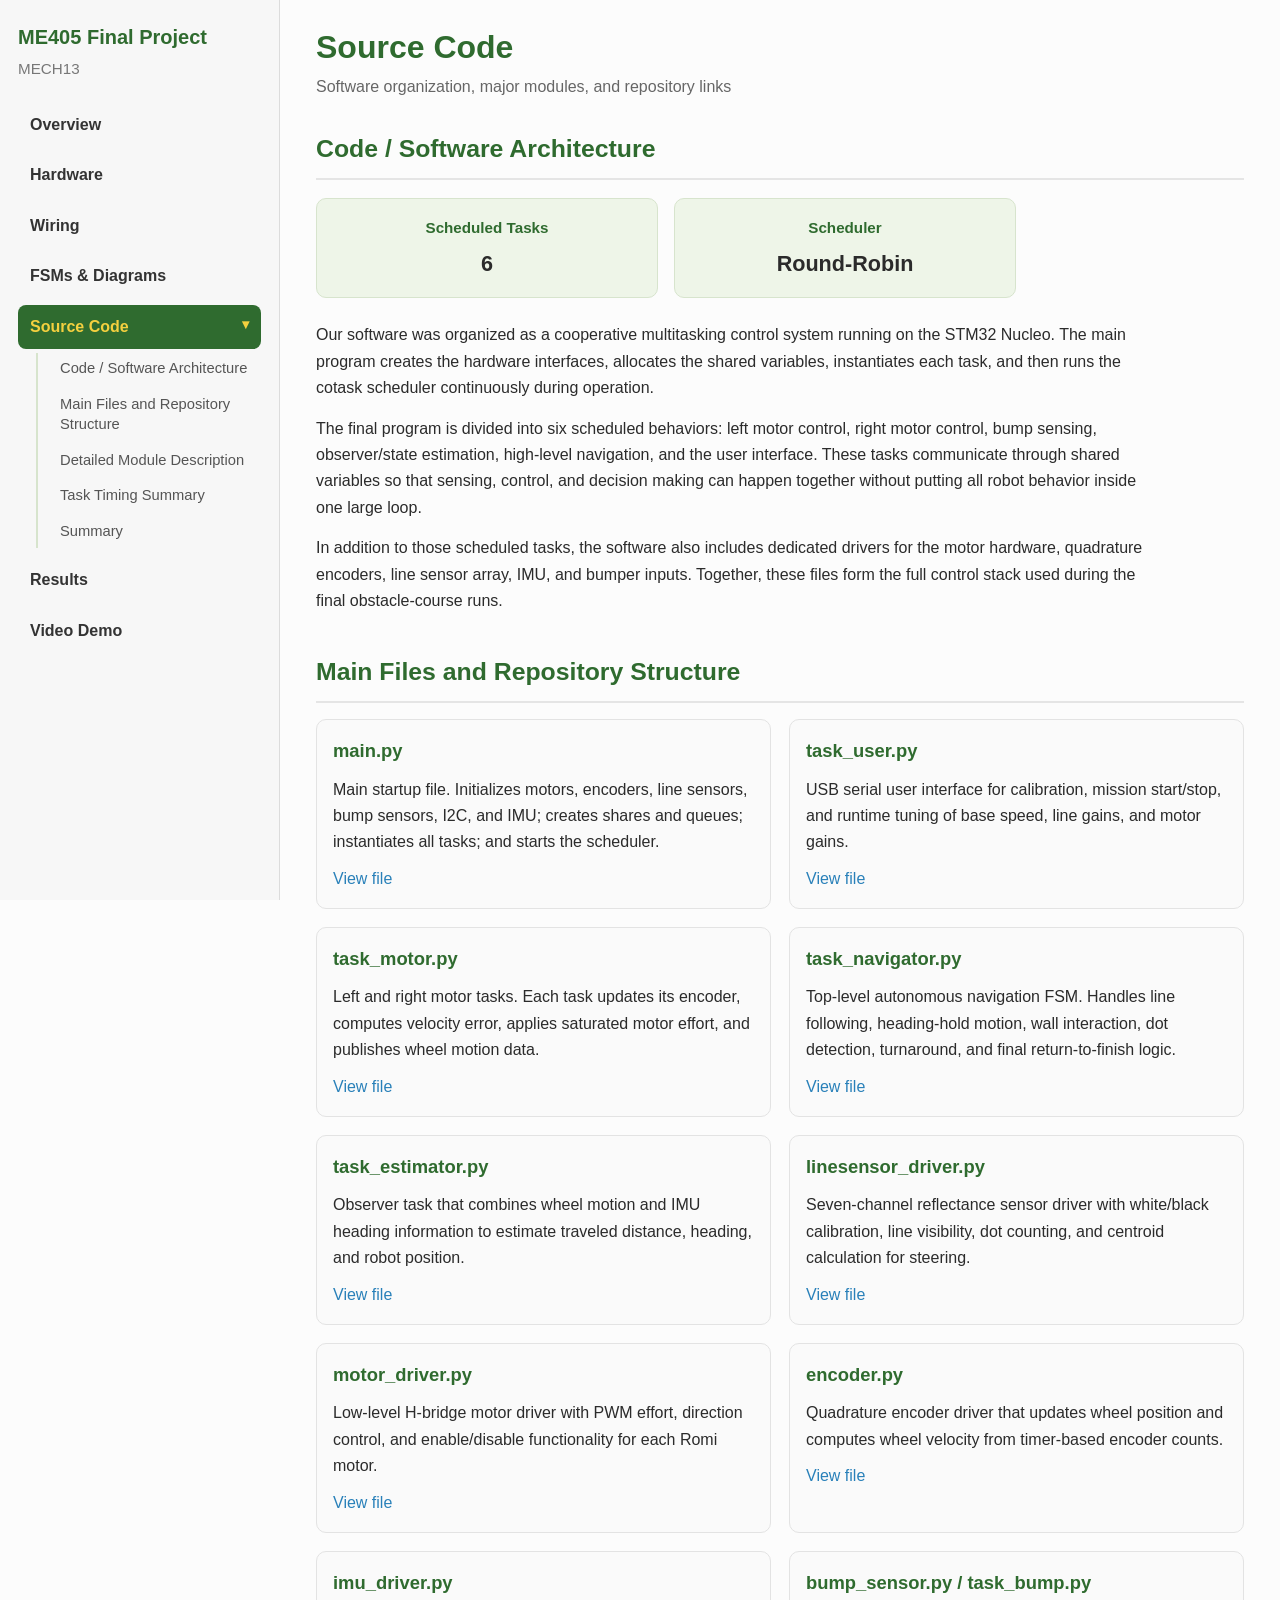
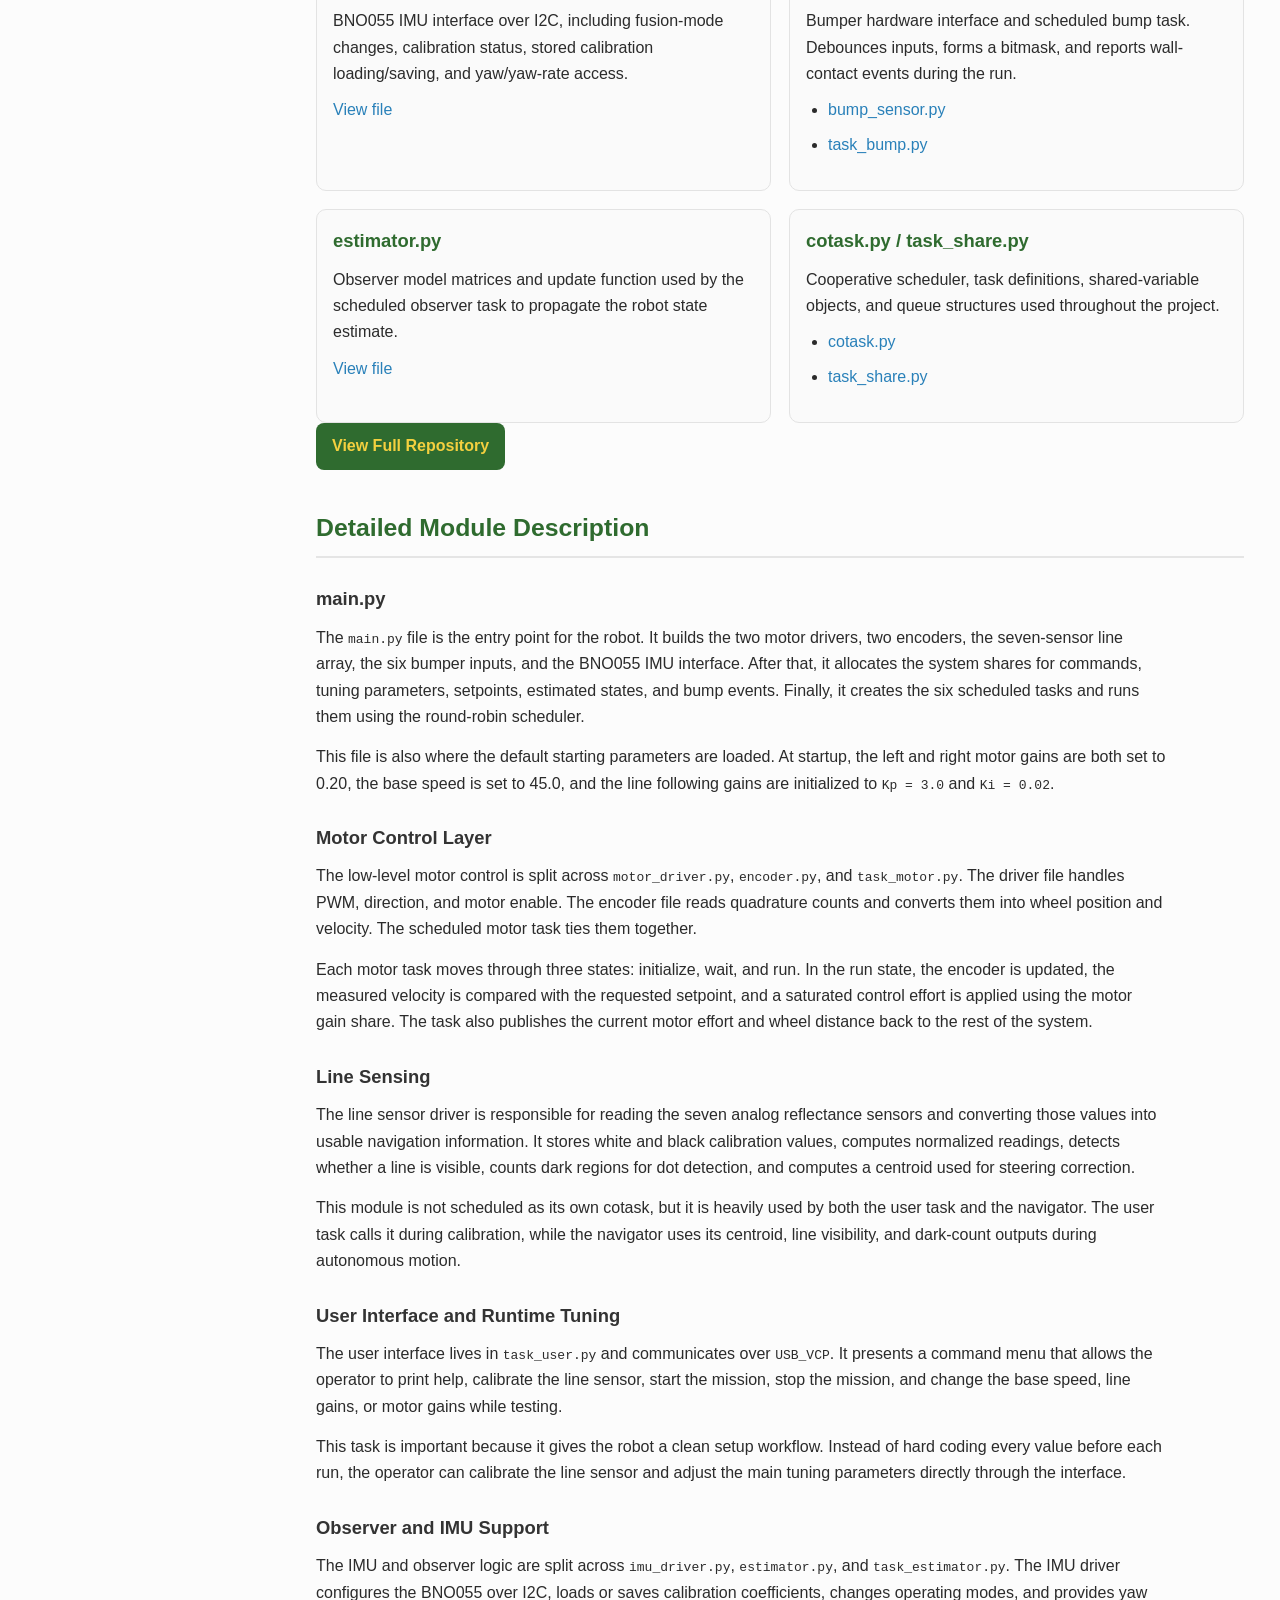
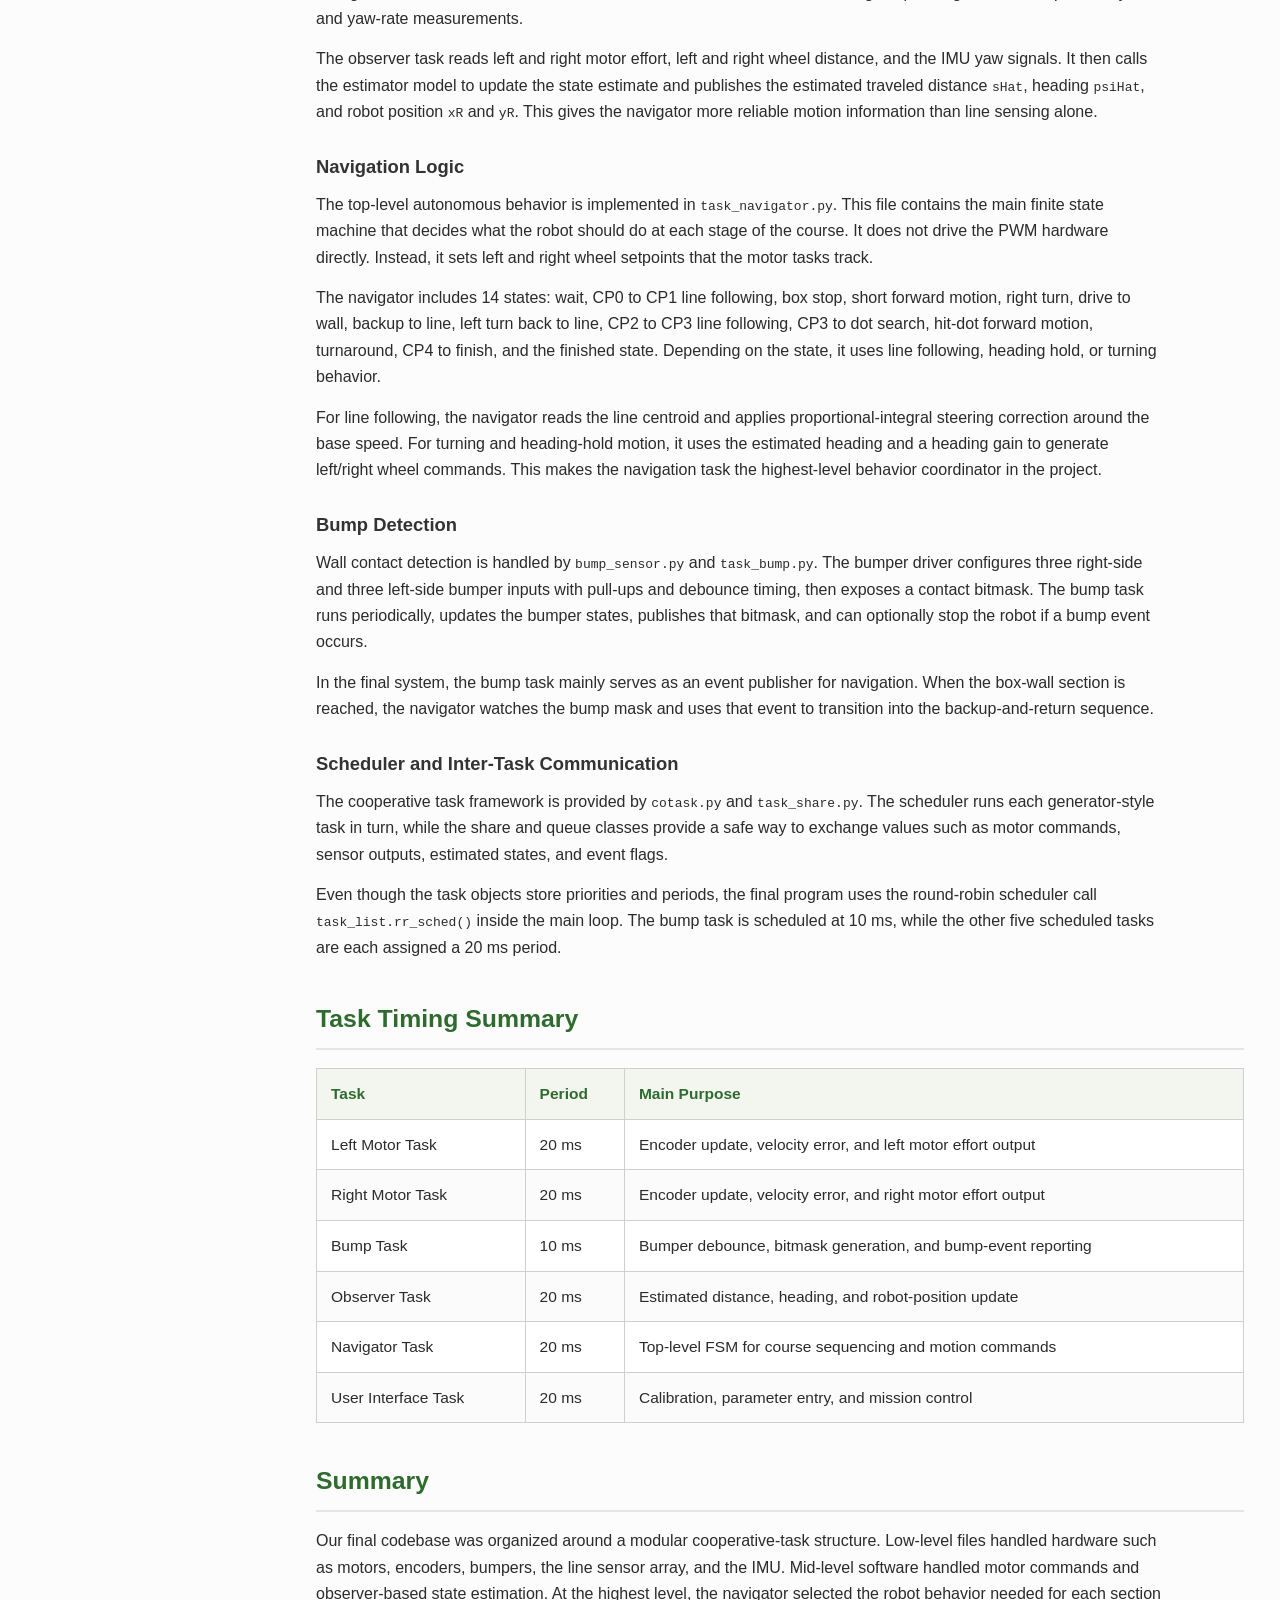
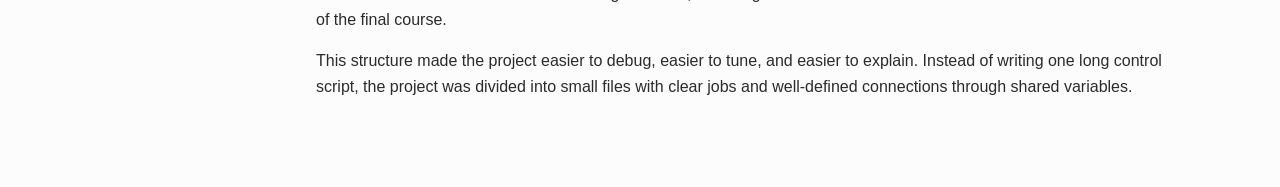
==== commit 25f3e70c: "Update code.html" ====
--- a/code.html
+++ b/code.html
@@ -19,7 +19,18 @@
         <a href="hardware.html">Hardware</a>
         <a href="wiring.html">Wiring</a>
         <a href="diagrams.html">FSMs &amp; Diagrams</a>
-        <a class="active" href="code.html">Source Code</a>
+
+        <div class="nav-group">
+          <a class="active" href="code.html">Source Code</a>
+          <div class="sidebar-subnav">
+            <a href="#code-software-architecture">Code / Software Architecture</a>
+            <a href="#main-files-repository-structure">Main Files and Repository Structure</a>
+            <a href="#detailed-module-description">Detailed Module Description</a>
+            <a href="#task-timing-summary">Task Timing Summary</a>
+            <a href="#code-summary">Summary</a>
+          </div>
+        </div>
+
         <a href="results.html">Results</a>
         <a href="video.html">Video Demo</a>
       </nav>
@@ -31,7 +42,7 @@
         <p class="subtitle">Software organization, major modules, and repository links</p>
       </header>
 
-      <section class="doc-section">
+      <section class="doc-section" id="code-software-architecture">
         <h2>Code / Software Architecture</h2>
 
         <div class="stats">
@@ -66,7 +77,7 @@
         </p>
       </section>
 
-      <section class="doc-section">
+      <section class="doc-section" id="main-files-repository-structure">
         <h2>Main Files and Repository Structure</h2>
 
         <div class="code-grid">
@@ -192,7 +203,7 @@
         </p>
       </section>
 
-      <section class="doc-section">
+      <section class="doc-section" id="detailed-module-description">
         <h2>Detailed Module Description</h2>
 
         <h3>main.py</h3>
@@ -323,7 +334,7 @@
         </p>
       </section>
 
-      <section class="doc-section">
+      <section class="doc-section" id="task-timing-summary">
         <h2>Task Timing Summary</h2>
 
         <div class="table-wrap">
@@ -371,7 +382,7 @@
         </div>
       </section>
 
-      <section class="doc-section">
+      <section class="doc-section" id="code-summary">
         <h2>Summary</h2>
         <p>
           Our final codebase was organized around a modular cooperative-task structure. Low-level
--- a/style.css
+++ b/style.css
@@ -78,7 +78,12 @@
   font-size: 0.95rem;
 }
 
-.sidebar-nav a {
+.nav-group {
+  margin-bottom: 6px;
+}
+
+.sidebar-nav > a,
+.sidebar-nav > .nav-group > a {
   display: block;
   padding: 9px 12px;
   margin-bottom: 6px;
@@ -88,15 +93,53 @@
   transition: background 0.2s ease, color 0.2s ease;
 }
 
-.sidebar-nav a:hover {
+.sidebar-nav > a:hover,
+.sidebar-nav > .nav-group > a:hover {
   background: var(--accent-light);
   color: var(--accent);
   text-decoration: none;
 }
 
-.sidebar-nav a.active {
+.sidebar-nav > a.active,
+.sidebar-nav > .nav-group > a.active {
   background: var(--accent);
   color: var(--accent-gold);
+}
+
+.sidebar-nav > .nav-group > a.active::after {
+  content: "▾";
+  float: right;
+  font-size: 0.85rem;
+}
+
+.sidebar-subnav {
+  margin: -2px 0 10px 18px;
+  padding-left: 12px;
+  border-left: 2px solid #d7e4cd;
+}
+
+.sidebar-subnav a {
+  display: block;
+  padding: 6px 10px;
+  margin-bottom: 4px;
+  border-radius: 6px;
+  color: #555;
+  font-size: 0.92rem;
+  font-weight: 500;
+  line-height: 1.35;
+  transition: background 0.2s ease, color 0.2s ease;
+}
+
+.sidebar-subnav a:hover {
+  background: var(--accent-light);
+  color: var(--accent);
+  text-decoration: none;
+}
+
+.sidebar-subnav a.sub-active {
+  background: #f3f6ef;
+  color: var(--accent);
+  font-weight: 700;
 }
 
 /* Main content */
@@ -516,6 +559,10 @@
   .stats {
     grid-template-columns: 1fr;
   }
+
+  .sidebar-subnav {
+    margin-left: 12px;
+  }
 }
 
 @media (max-width: 700px) {
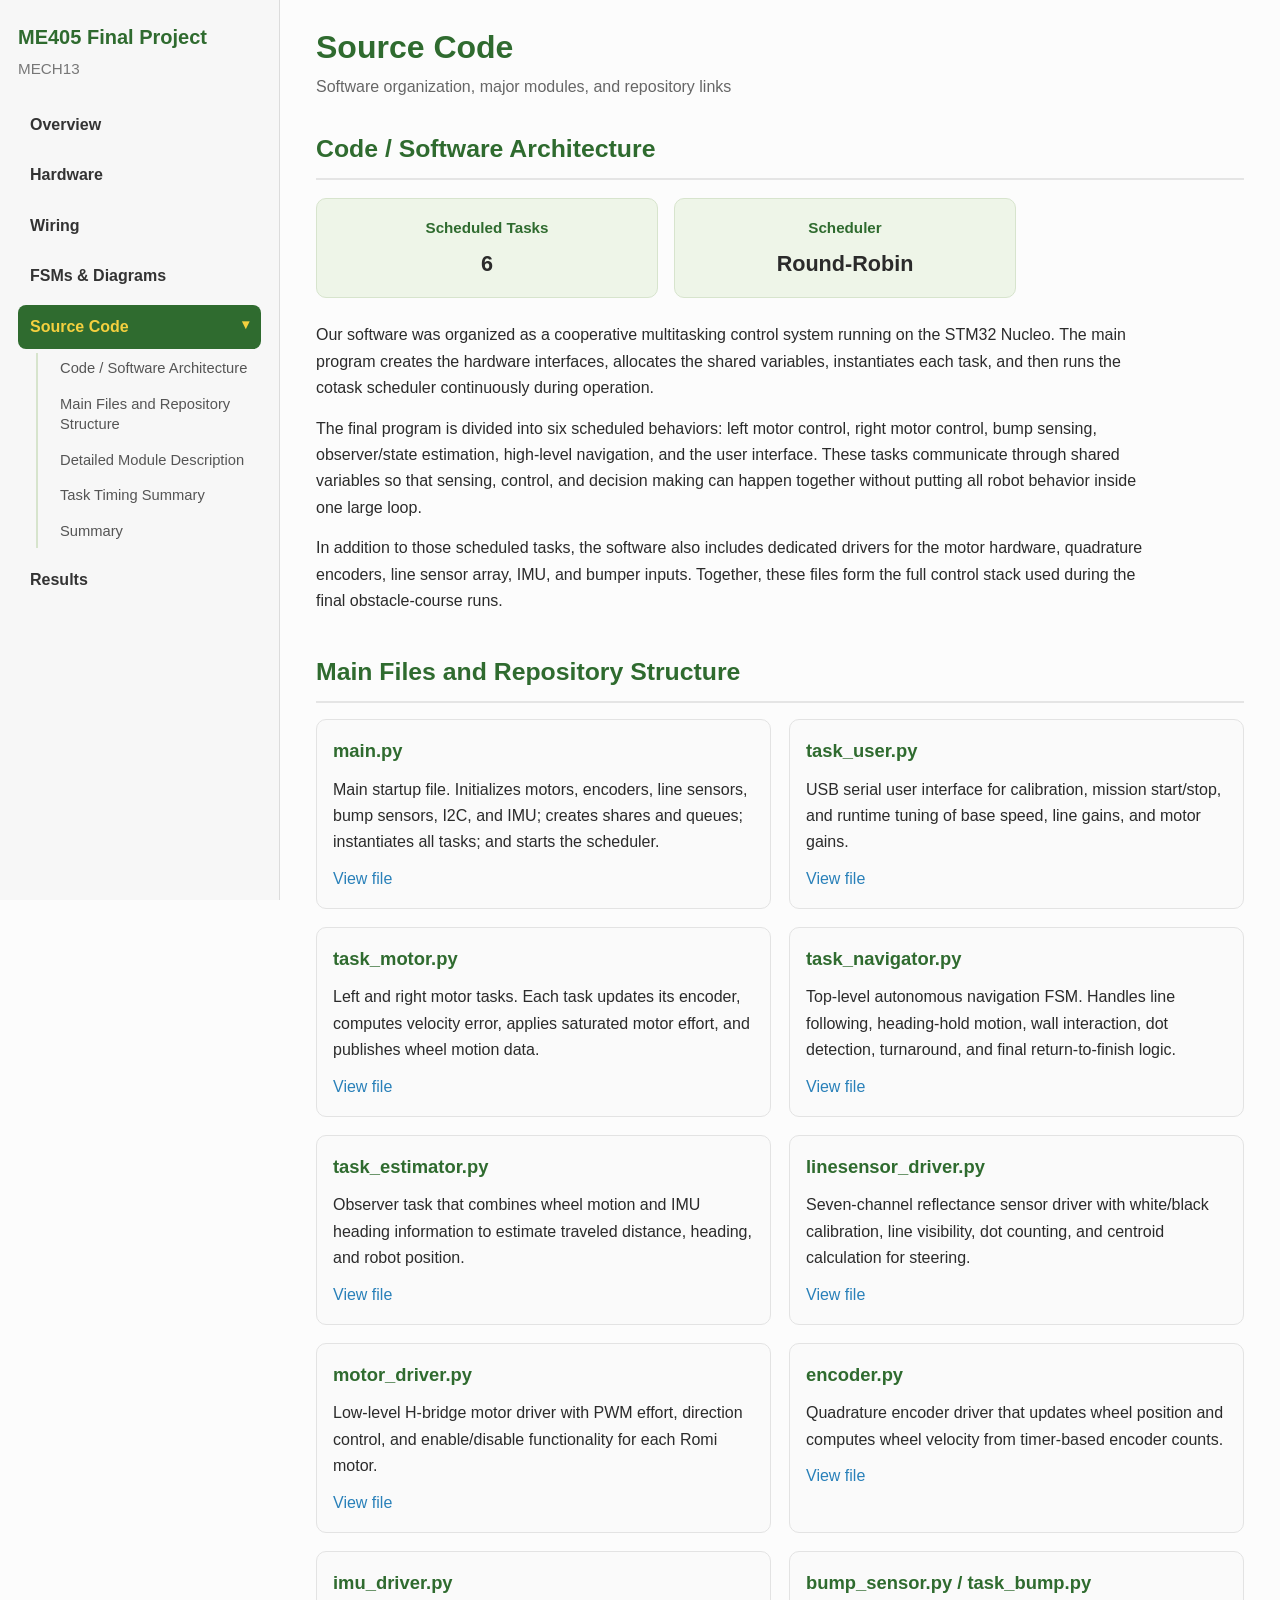
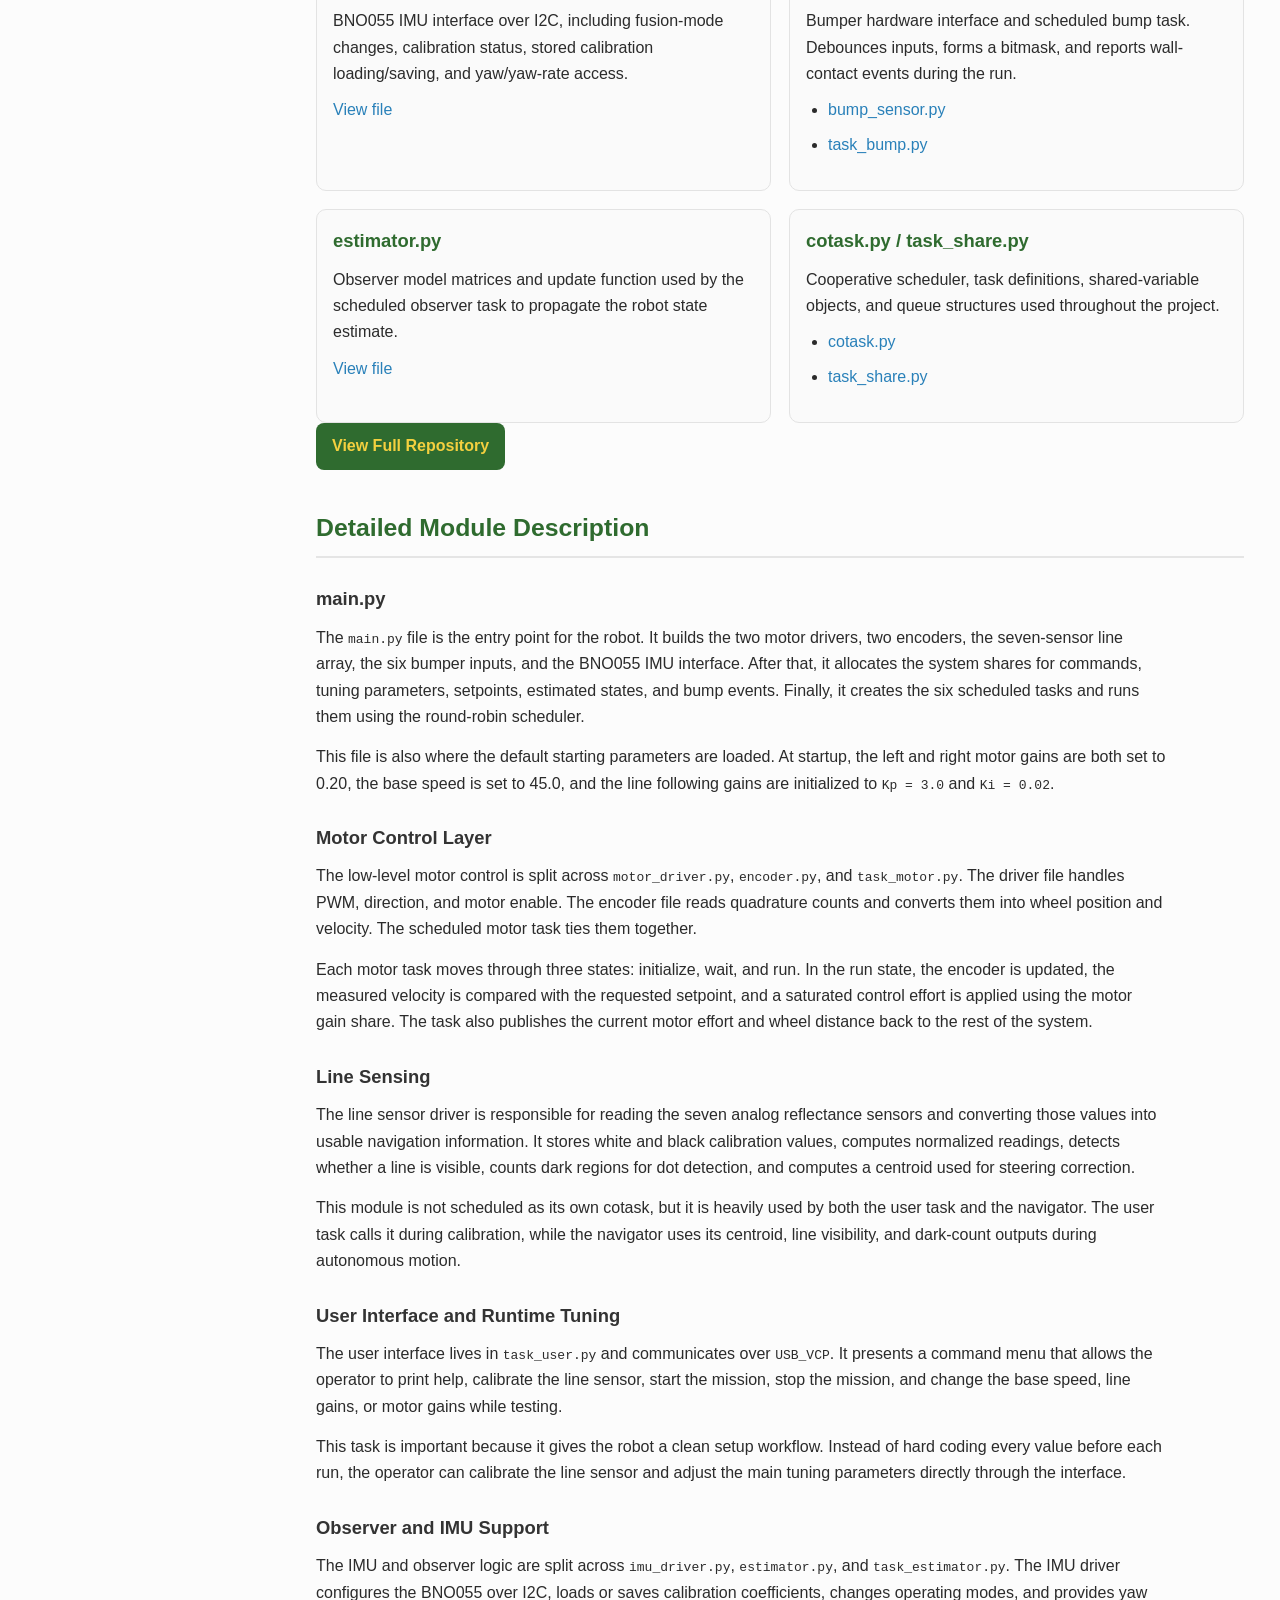
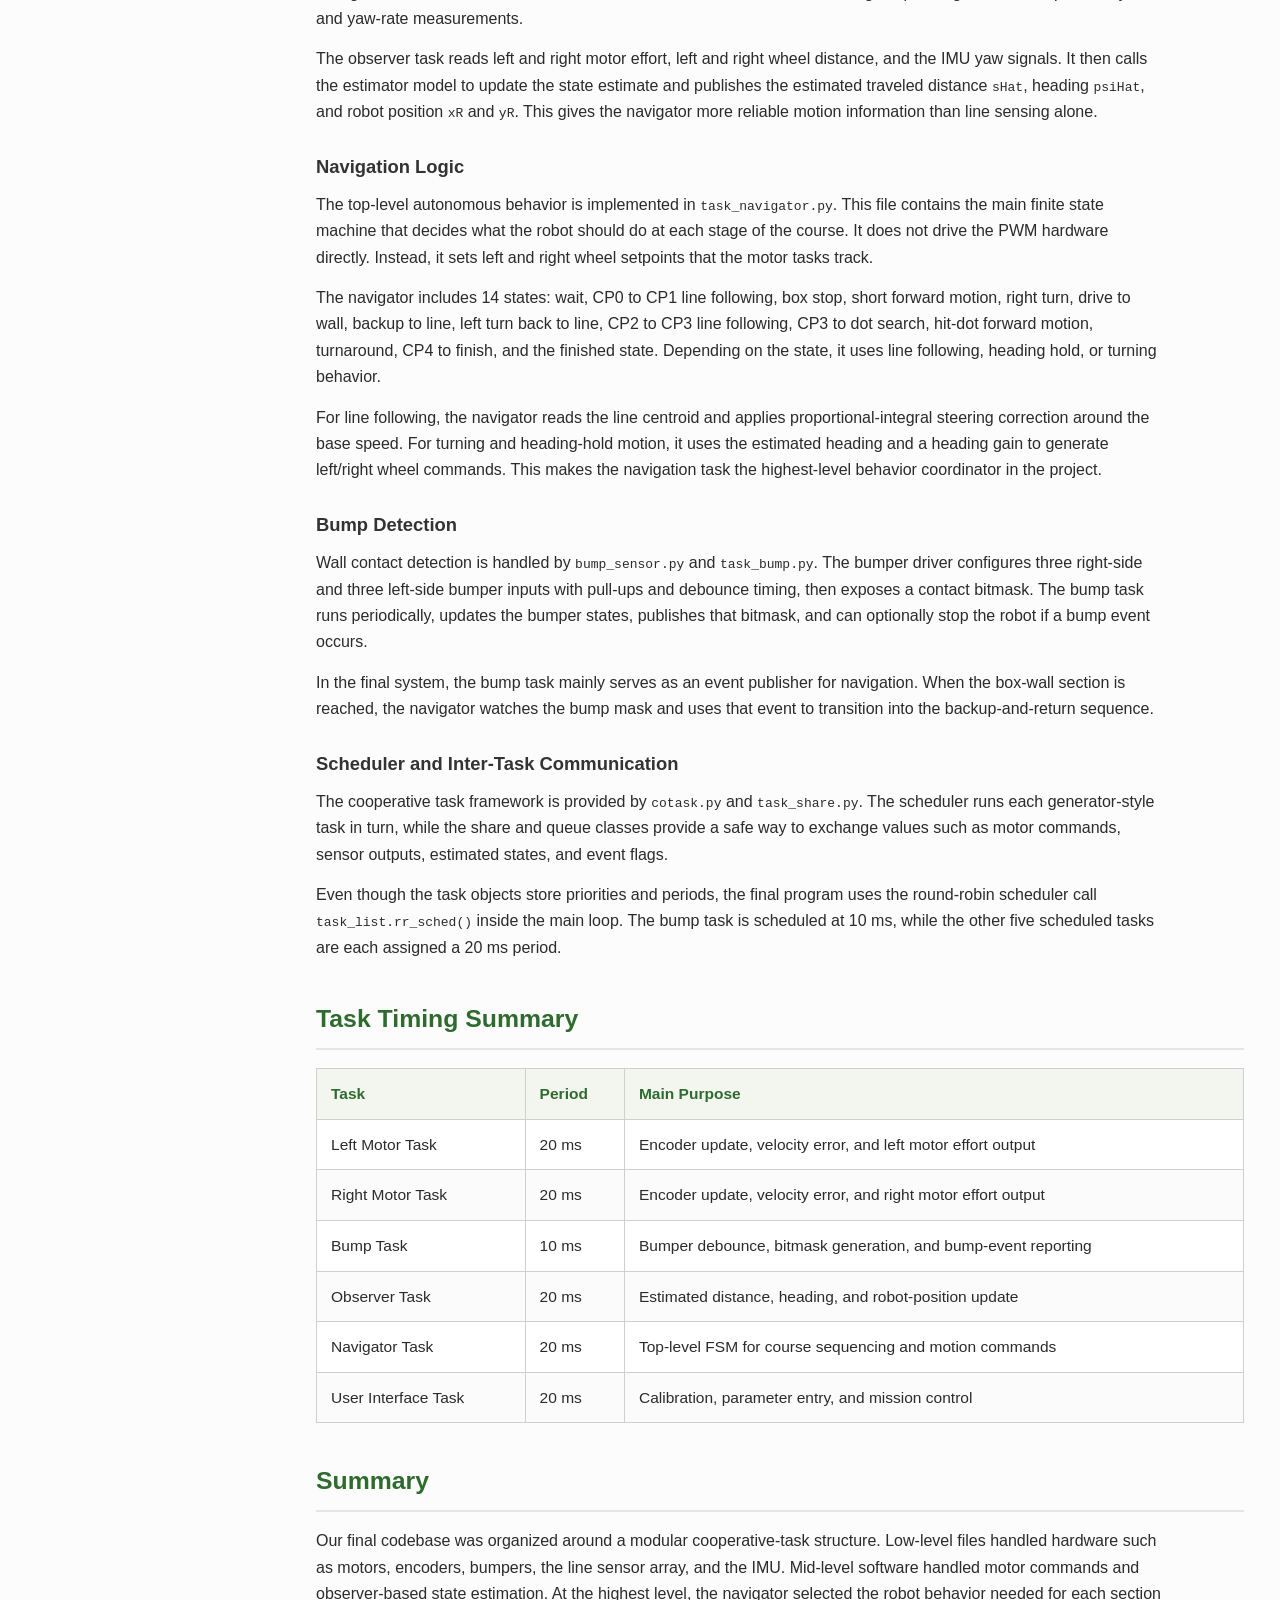
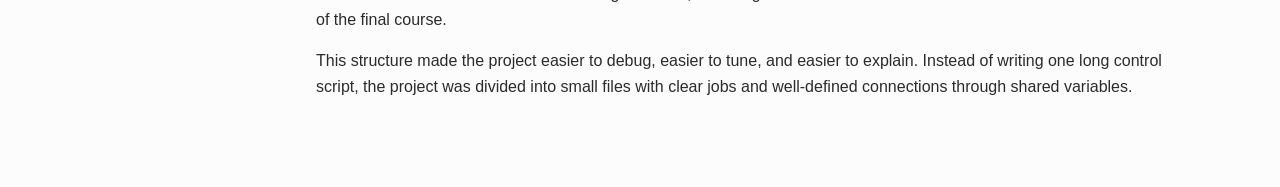
==== commit 5b23afe5: "Update code.html" ====
--- a/code.html
+++ b/code.html
@@ -32,7 +32,6 @@
         </div>
 
         <a href="results.html">Results</a>
-        <a href="video.html">Video Demo</a>
       </nav>
     </aside>
 
